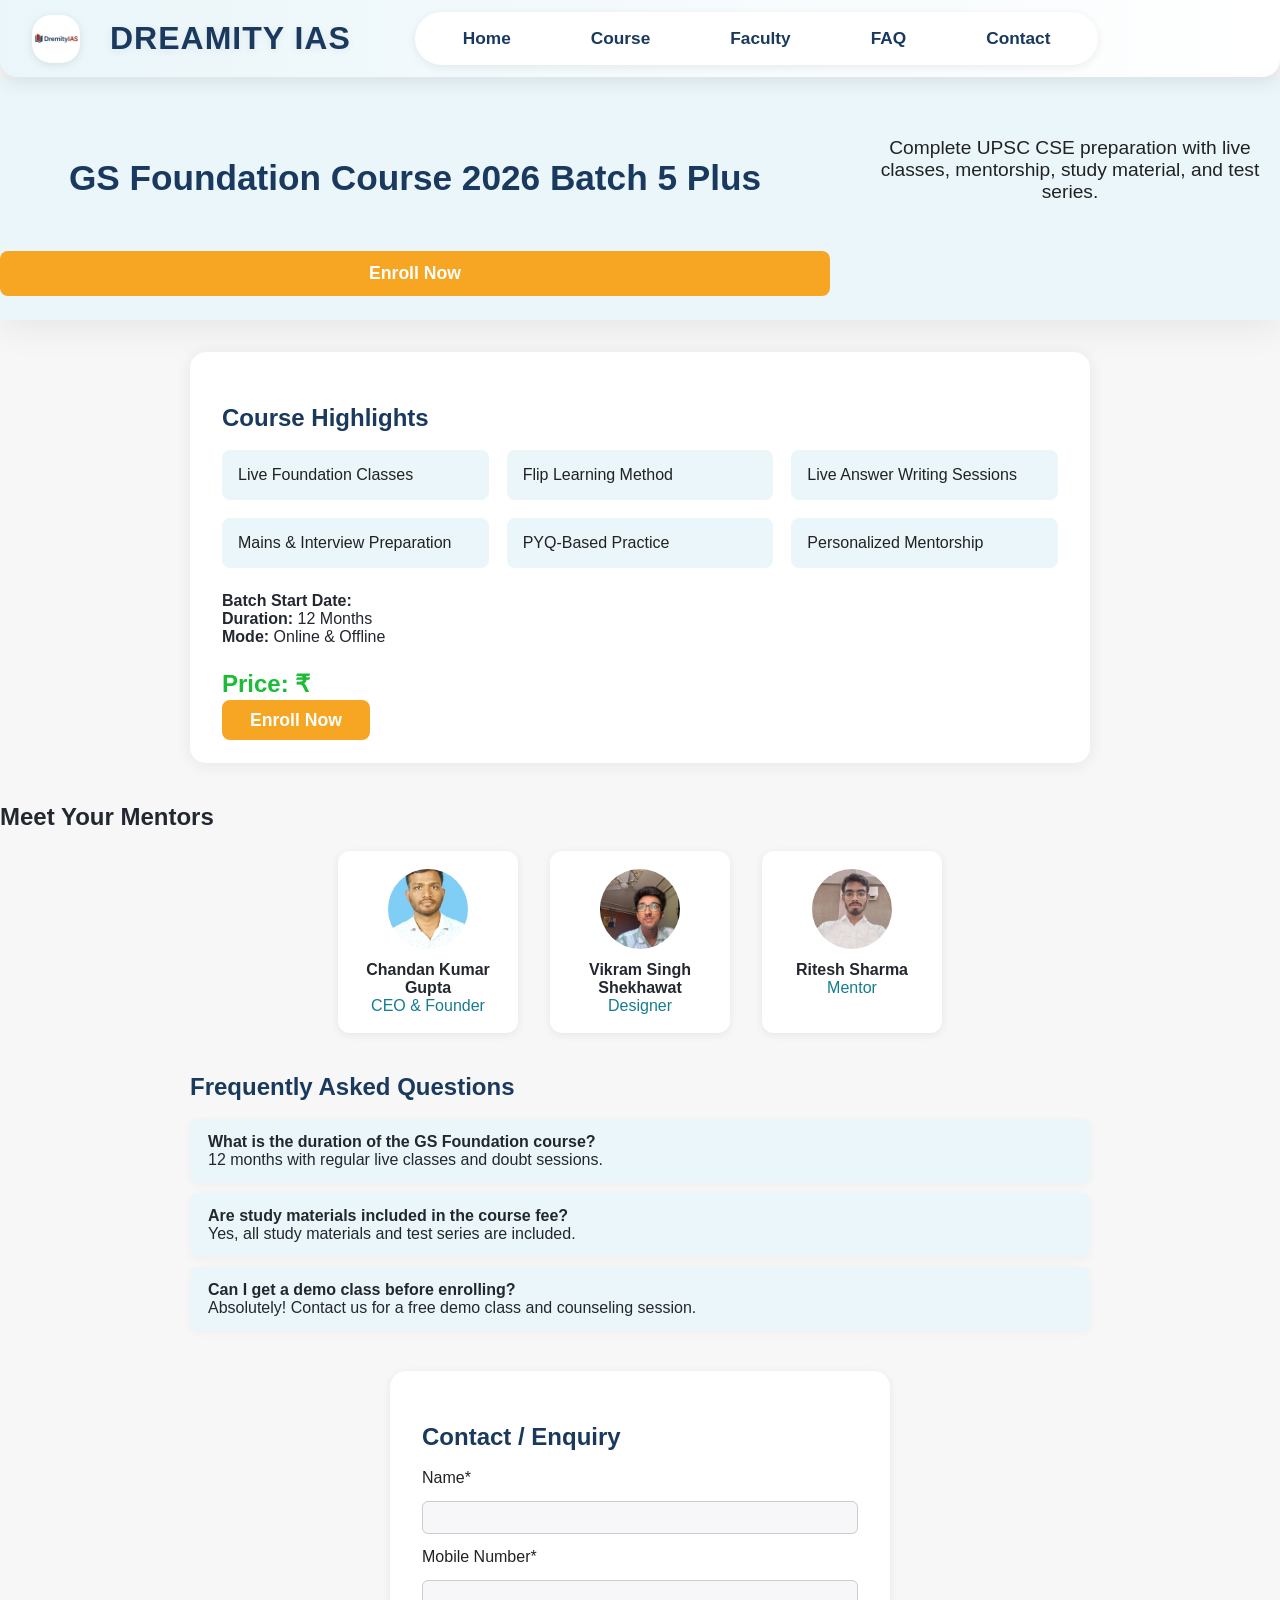
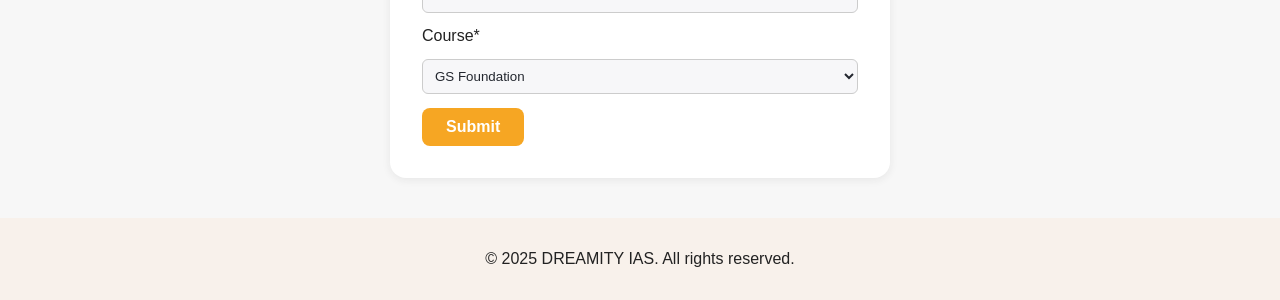
==== gs foundation.html @ 783bafa8 "Add files via upload" ====
<!DOCTYPE html>
<html lang="en">
<head>
  <meta charset="UTF-8">
  <meta name="viewport" content="width=device-width, initial-scale=1.0">
  <title>GS Foundation Course 2026 Batch 5 Plus | DREAMITY IAS</title>
  <link rel="stylesheet" href="style.css">
  <style>
    body { font-family: Arial, sans-serif; background: #f7f7f7; margin: 0; }
    .header {
      background: linear-gradient(90deg, #eaf6fa 0%, #fff 100%);
      box-shadow: 0 4px 18px rgba(44,44,44,0.10);
      padding: 0;
      border-radius: 0 0 18px 18px;
    }
    .header .container {
  display: flex;
  align-items: center;
  justify-content: flex-start;
  gap: 64px;
  padding: 12px 32px;
      min-height: 70px;
    }
    .logo-area {
  display: flex;
  align-items: center;
  gap: 24px;
  
    }
    .logo-img {
      width: 48px;
      height: 48px;
      object-fit: cover;
      margin-right: 6px;
      border-radius: 40%;
      box-shadow: 0 2px 8px rgba(44,44,44,0.10);
      background: #fff;
    }
    .logo {
      font-size: 2rem;
      font-weight: 800;
      color: #1a395e;
      letter-spacing: 1px;
      text-shadow: 0 2px 8px rgba(44,44,44,0.08);
    }
    nav {
  display: flex;
  gap: 48px;
  align-items: center;
  background: #fff;
  border-radius: 32px;
  box-shadow: 0 2px 8px rgba(44,44,44,0.08);
  padding: 8px 32px;
  margin-left: auto;
  justify-content: flex-end;
    }
    nav a {
      color: #1a395e;
      text-decoration: none;
      font-weight: 600;
      font-size: 1.08rem;
      padding: 8px 16px;
      border-radius: 18px;
      transition: background 0.2s, color 0.2s;
    }
    nav a:hover {
      background: #eaf6fa;
      color: #f6a623;
    }
    .hero { background: #eaf6fa; padding: 40px 0 24px 0; text-align: center; }
    .hero h1 { font-size: 2.2rem; color: #1a395e; margin-bottom: 12px; }
    .hero p { font-size: 1.2rem; color: #222; margin-bottom: 18px; }
    .hero .cta-btn { background: #f6a623; color: #fff; padding: 12px 32px; border-radius: 8px; font-size: 1.1rem; font-weight: 700; text-decoration: none; }
    .course-details { max-width: 900px; margin: 32px auto; background: #fff; border-radius: 16px; box-shadow: 0 2px 16px rgba(44,44,44,0.08); padding: 32px; }
    .course-details h2 { color: #1a395e; margin-bottom: 18px; }
    .features { display: flex; flex-wrap: wrap; gap: 18px; margin-bottom: 24px; }
    .feature { background: #eaf6fa; border-radius: 8px; padding: 16px; flex: 1 1 220px; color: #222; font-weight: 500; }
    .batch-info { margin-bottom: 24px; }
    .price { font-size: 1.5rem; color: #1bbd36; font-weight: 700; margin-bottom: 12px; }
    .enroll-btn { background: #f6a623; color: #fff; padding: 10px 28px; border-radius: 8px; font-size: 1.1rem; font-weight: 700; text-decoration: none; }
    .faculty-section { margin: 40px 0; }
    .faculty-list { display: flex; gap: 32px; flex-wrap: wrap; justify-content: center; }
    .faculty-card { background: #fff; border-radius: 12px; box-shadow: 0 2px 8px rgba(44,44,44,0.08); padding: 18px; text-align: center; width: 180px; }
    .faculty-card img { width: 80px; height: 80px; border-radius: 50%; object-fit: cover; margin-bottom: 8px; }
    .faq-section { max-width: 900px; margin: 0 auto 40px auto; }
    .faq-section h2 { color: #1a395e; margin-bottom: 18px; }
    .faq-item { background: #eaf6fa; border-radius: 8px; padding: 14px 18px; margin-bottom: 10px; }
    .contact-section { background: #fff; border-radius: 16px; box-shadow: 0 2px 8px rgba(44,44,44,0.08); max-width: 500px; margin: 0 auto 40px auto; padding: 32px; }
    .contact-section h2 { color: #1a395e; margin-bottom: 18px; }
    .contact-section label { display: block; margin-bottom: 6px; color: #222; }
    .contact-section input, .contact-section select { width: 100%; padding: 8px; margin-bottom: 14px; border-radius: 6px; border: 1px solid #ccc; }
    .contact-section button { background: #f6a623; color: #fff; padding: 10px 24px; border-radius: 8px; font-size: 1rem; font-weight: 700; border: none; cursor: pointer; }
    @media (max-width: 700px) { .features { flex-direction: column; } .faculty-list { flex-direction: column; align-items: center; } .course-details, .faq-section, .contact-section { padding: 16px; } }
  </style>
</head>
<body>
  <header class="header">
    <div class="container">
      <div class="logo-area">
        <img src="fb44c860-c8eb-475b-9d3f-8d34e4be29da.jpg" alt="Logo" class="logo-img" />
        <div class="logo">DREAMITY IAS</div>
      </div>
      <nav style="margin: 0 auto; display: flex; justify-content: right;">
        <a href="dreamitiy.html">Home</a>
        <a href="#course">Course</a>
        <a href="#faculty">Faculty</a>
        <a href="#faq">FAQ</a>
        <a href="#contact">Contact</a>
      </nav>
    </div>
  </header>
  <section class="hero">
    <h1>GS Foundation Course 2026 Batch 5 Plus</h1>
    <p>Complete UPSC CSE preparation with live classes, mentorship, study material, and test series.</p>
    <a class="cta-btn" href="#contact">Enroll Now</a>
  </section>
  <section class="course-details" id="course">
    <h2>Course Highlights</h2>
    <div class="features">
      <div class="feature">Live Foundation Classes</div>
      <div class="feature">Flip Learning Method</div>
      <div class="feature">Live Answer Writing Sessions</div>
      <div class="feature">Mains & Interview Preparation</div>
      <div class="feature">PYQ-Based Practice</div>
      <div class="feature">Personalized Mentorship</div>
    </div>
    <div class="batch-info">
      <strong>Batch Start Date:</strong> <br>
      <strong>Duration:</strong> 12 Months<br>
      <strong>Mode:</strong> Online & Offline
    </div>
    <div class="price">Price: ₹</div>
    <a class="enroll-btn" href="#contact">Enroll Now</a>
  </section>
  <section class="faculty-section" id="faculty">
    <h2>Meet Your Mentors</h2>
    <div class="faculty-list">
      <div class="faculty-card">
        <img src="WhatsApp Image 2025-08-14 at 12.28.35_102c9cbf.jpg" alt="Chandan Kumar Gupta">
        <div style="font-weight:700;">Chandan Kumar Gupta</div>
        <div style="color:#177c91;">CEO & Founder</div>
      </div>
      <div class="faculty-card">
        <img src="vikram singh shekhawat.jpeg" alt="Vikram Singh Shekhawat">
        <div style="font-weight:700;">Vikram Singh Shekhawat</div>
        <div style="color:#177c91;">Designer</div>
      </div>
      <div class="faculty-card">
        <img src="photo_2025-07-31_10-51-18.jpg" alt="Ritesh Sharma">
        <div style="font-weight:700;">Ritesh Sharma</div>
        <div style="color:#177c91;">Mentor</div>
      </div>
    </div>
  </section>
  <section class="faq-section" id="faq">
    <h2>Frequently Asked Questions</h2>
    <div class="faq-item"><strong>What is the duration of the GS Foundation course?</strong><br>12 months with regular live classes and doubt sessions.</div>
    <div class="faq-item"><strong>Are study materials included in the course fee?</strong><br>Yes, all study materials and test series are included.</div>
    <div class="faq-item"><strong>Can I get a demo class before enrolling?</strong><br>Absolutely! Contact us for a free demo class and counseling session.</div>
  </section>
  <section class="contact-section" id="contact">
    <h2>Contact / Enquiry</h2>
    <form>
      <label for="name">Name*</label>
      <input type="text" id="name" name="name" required>
      <label for="mobile">Mobile Number*</label>
      <input type="tel" id="mobile" name="mobile" required pattern="[0-9]{10}">
      <label for="course">Course*</label>
      <select id="course" name="course">
        <option>GS Foundation</option>
        <option>GS Mains</option>
        <option>Optional</option>
      </select>
      <button type="submit">Submit</button>
    </form>
  </section>
  <footer style="background:#f8f1eb;padding:32px 0;text-align:center;color:#222;">
    &copy; 2025 DREAMITY IAS. All rights reserved.
  </footer>
</body>
</html>
---- style.css ----
/* Cool Modern Theme for DREAMITY IAS Website */
:root{
  --accent:#3bb4c1;
  --accent-dark:#2a7a8c;
  --muted:#5a5f73;
  --bg-gradient:linear-gradient(120deg,#e5e6ea 0%,#c7eafd 100%);
  --footer-bg:#23272f;
  --footer-light:#e3e6ed;
  --card-bg:rgba(255,255,255,0.85);
  --body-bg:#e9ecf3;
  --btn-bg:#3bb4c1;
  --btn-hover:#2a7a8c;
  --input-bg:#f7f7f9;
  --input-border:#bfc2c7;
  --glass-blur:blur(8px);
}
*{box-sizing:border-box}
body{font-family:Inter,system-ui,Arial,sans-serif;margin:0;color:#23272f;background:var(--body-bg)}
.topbar{background:var(--accent-dark);color:#ffffff;padding:8px 20px;display:flex;justify-content:space-between;align-items:center}
.topbar .contact{font-weight:600}
header{position:sticky;top:0;z-index:100;display:flex;align-items:center;justify-content:space-between;padding:18px 20px;border-bottom:1px solid var(--footer-light);background:rgba(255,255,255,0.65);box-shadow:0 2px 8px rgba(44,44,44,0.04);transition:box-shadow .3s,background .3s;backdrop-filter:blur(12px)}
.brand{display:flex;align-items:center;gap:12px}
.brand img{width:90px;height:60px;object-fit:contain}
nav ul{list-style:none;display:flex;gap:18px;margin:0;padding:0}
nav a{text-decoration:none;color:var(--muted);font-weight:600;transition:color .2s}
nav a:hover{color:var(--accent)}
.hero{display:grid;grid-template-columns:1fr 420px;gap:30px;padding:40px 20px;align-items:center;background:var(--bg-gradient);color:#23272f;box-shadow:0 8px 32px rgba(44,44,44,0.08)}
.hero-left h1{font-size:38px;margin:0 0 12px;animation:fadeInDown 1s;color:var(--accent-dark)}
.hero-left p{color:var(--muted);margin:0 0 18px;animation:fadeInUp 1.2s}
.cta{display:flex;gap:10px}
.btn{background:var(--btn-bg);color:#fff;padding:12px 18px;border-radius:8px;text-decoration:none;font-weight:700;box-shadow:0 2px 8px rgba(44,44,44,0.12);transition:background .2s,transform .2s}
.btn:hover{background:var(--btn-hover);transform:translateY(-2px)}
.btn-outline{background:#fff;border:2px solid var(--btn-bg);color:var(--btn-bg);padding:10px 16px;border-radius:8px;text-decoration:none;font-weight:700;transition:background .2s,color .2s}
.btn-outline:hover{background:var(--btn-bg);color:#fff}
.hero-right{background:var(--card-bg);backdrop-filter:var(--glass-blur);padding:18px;border-radius:10px;box-shadow:0 6px 18px rgba(44,44,44,0.08);color:#23272f;animation:fadeInRight 1.3s}
.cards{display:flex;gap:12px;flex-wrap:wrap;margin-top:18px}
.card{background:var(--card-bg);backdrop-filter:var(--glass-blur);padding:12px;border-radius:8px;flex:1;min-width:160px;box-shadow:0 4px 12px rgba(44,44,44,0.04);transition:transform .2s}
.card:hover{transform:scale(1.05);background:var(--btn-bg);color:#fff}
.section{padding:36px 20px}
.section h2{margin:0 0 12px;color:var(--accent-dark)}
.courses{display:grid;grid-template-columns:repeat(auto-fit,minmax(220px,1fr));gap:16px}
.course{background:var(--card-bg);backdrop-filter:var(--glass-blur);padding:14px;border-radius:10px;box-shadow:0 6px 18px rgba(44,44,44,0.04);transition:transform .2s}
.course:hover{transform:scale(1.04);background:var(--btn-bg);color:#fff}
/* .faculty-grid{display:grid;grid-template-columns:repeat(auto-fit,minmax(150px,1fr));gap:px}
.faculty{background:var(--card-bg);backdrop-filter:var(--glass-blur);padding:10px;border-radius:8px;text-align:center;box-shadow:0 2px 8px rgba(44,44,44,0.04);transition:transform .2s}
.faculty:hover{transform:scale(1.04);background:var(--btn-bg);color:#fff}
.faculty img{width:100%;height:300px;object-fit:cover;border-radius:6px}
.app{display:flex;gap:20px;align-items:center} */
.faculty-grid {
  display: grid;
  grid-template-columns: repeat(auto-fit, minmax(220px, 1fr));
  gap: 20px;
}

.faculty {
  background: linear-gradient(135deg, #ffffff, #f0f8ff); /* subtle gradient */
  backdrop-filter: var(--glass-blur);
  padding: 16px;
  border-radius: 14px;
  text-align: center;
  box-shadow: 0 4px 14px rgba(0,0,0,0.08);
  transition: transform .3s, box-shadow .3s;
}

.faculty:hover {
  transform: translateY(-6px);
  box-shadow: 0 6px 20px rgba(0,0,0,0.15);
  background: linear-gradient(135deg, var(--btn-bg), var(--accent-dark));
  color: #fff;
}

.faculty img {
  width: 100%;
  height: 400px;   /* ✅ uniform size */
  object-fit: cover;
  border-radius: 10px;
  margin-bottom: 10px;
  transition: transform .3s;
}

.faculty:hover img {
  transform: scale(1.05);
}
.faculty div {
  transition: color .3s;
}
.faculty:hover div {
  color: #fff;
}

/* Login/Signup Card Glassmorphism & Button Hover */
.card-form {
  background: rgba(255,255,255,0.7);
  backdrop-filter: blur(14px);
  box-shadow: 0 8px 32px rgba(44,44,44,0.12);
  border-radius: 18px;
  transition: box-shadow .3s, background .3s;
}
.card-form:hover {
  background: rgba(255,255,255,0.85);
  box-shadow: 0 12px 36px rgba(44,44,44,0.18);
}
.card-form input, .card-form button {
  transition: box-shadow .2s, border .2s, background .2s;
}
.card-form input:focus {
  box-shadow: 0 0 0 2px var(--accent);
}
.card-form button {
  background: var(--btn-bg);
  color: #fff;
  border: none;
  border-radius: 8px;
  padding: 12px 18px;
  font-weight: 700;
  box-shadow: 0 2px 8px rgba(44,44,44,0.10);
  cursor: pointer;
  transition: background .2s, transform .2s, box-shadow .2s;
}
.card-form button:hover {
  background: var(--btn-hover);
  transform: translateY(-2px) scale(1.04);
  box-shadow: 0 4px 16px rgba(44,44,44,0.18);
}
form.card-form{background:var(--card-bg);backdrop-filter:var(--glass-blur);padding:18px;border-radius:10px;max-width:420px;box-shadow:0 2px 8px rgba(44,44,44,0.04)}
input,select{width:100%;padding:10px;margin:8px 0;border:1px solid var(--input-border);border-radius:8px;transition:border .2s;background:var(--input-bg);color:#23272f}
input:focus,select:focus{border:1.5px solid var(--accent);outline:none}
.error{color:#e53935;font-size:13px;margin-top:-6px;margin-bottom:8px;display:none}
.socials{display:flex;gap:12px;margin-top:10px}
.socials a{display:inline-block;width:32px;height:32px;border-radius:50%;background:#fff;box-shadow:0 2px 8px rgba(44,44,44,0.08);display:flex;align-items:center;justify-content:center;transition:background .2s}
.socials a:hover{background:var(--accent)}
.faq{margin-top:24px}
.faq-item{background:var(--card-bg);backdrop-filter:var(--glass-blur);border-radius:8px;box-shadow:0 2px 8px rgba(44,44,44,0.04);margin-bottom:10px;padding:14px;cursor:pointer;transition:background .2s}
.faq-item.open{background:var(--input-bg)}
.faq-q{font-weight:700;color:var(--accent-dark)}
.faq-a{display:none;margin-top:8px;color:var(--muted)}
.faq-item.open .faq-a{display:block}
.testimonials{display:grid;grid-template-columns:repeat(auto-fit,minmax(260px,1fr));gap:18px;margin-top:18px}
.testimonial{background:var(--card-bg);backdrop-filter:var(--glass-blur);padding:16px;border-radius:10px;box-shadow:0 2px 8px rgba(44,44,44,0.08);font-style:italic;position:relative}
.testimonial:before{content:'\201C';font-size:38px;color:var(--accent);position:absolute;top:8px;left:12px;opacity:.2}
.testimonial .author{margin-top:12px;font-weight:700;color:var(--accent-dark)}
.scroll-top{position:fixed;bottom:32px;right:32px;background:var(--accent-dark);color:#fff;border:none;border-radius:50%;width:44px;height:44px;display:flex;align-items:center;justify-content:center;box-shadow:0 2px 8px rgba(44,44,44,0.18);font-size:22px;cursor:pointer;z-index:999;opacity:0;pointer-events:none;transition:opacity .3s}
.scroll-top.show{opacity:1;pointer-events:auto}
footer{background:var(--footer-bg);color:#fff;padding:20px}
@media (max-width:880px){.hero{grid-template-columns:1fr;}.brand img{width:70px}.app{flex-direction:column}.courses{grid-template-columns:1fr}.testimonials{grid-template-columns:1fr}.faculty-grid{grid-template-columns:1fr}}
@keyframes fadeInDown{from{opacity:0;transform:translateY(-30px)}to{opacity:1;transform:none}}
@keyframes fadeInUp{from{opacity:0;transform:translateY(30px)}to{opacity:1;transform:none}}
@keyframes fadeInRight{from{opacity:0;transform:translateX(40px)}to{opacity:1;transform:none}}
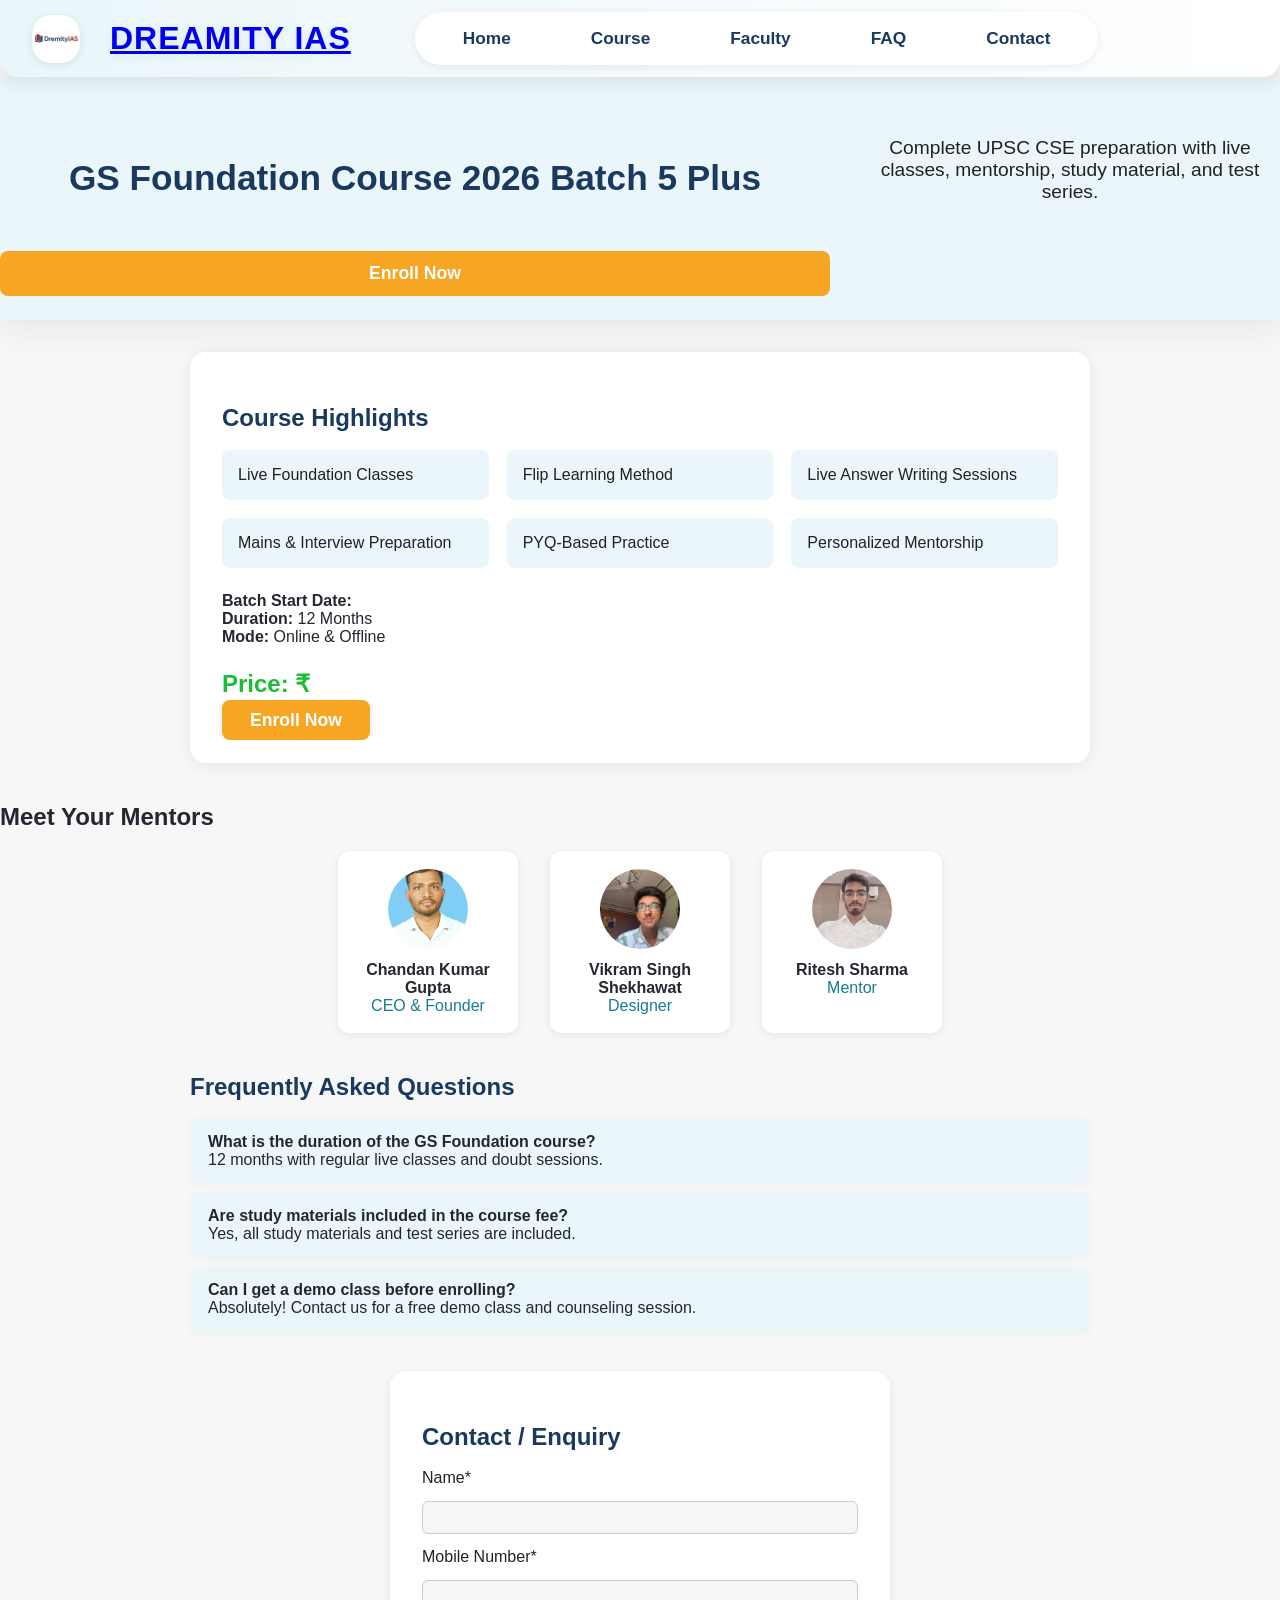
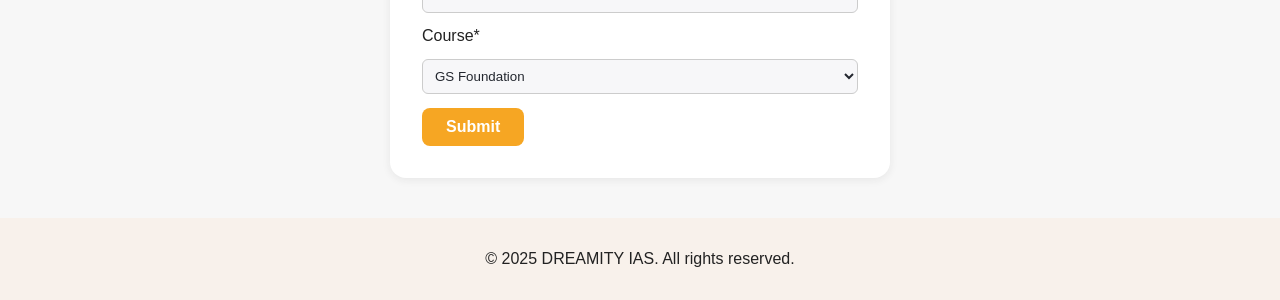
==== commit 515ac34a: "Update gs foundation.html" ====
--- a/gs foundation.html
+++ b/gs foundation.html
@@ -98,10 +98,12 @@
     <div class="container">
       <div class="logo-area">
         <img src="fb44c860-c8eb-475b-9d3f-8d34e4be29da.jpg" alt="Logo" class="logo-img" />
-        <div class="logo">DREAMITY IAS</div>
+        <div class="logo">
+          <a href="index.html">DREAMITY IAS</a>
+        </div>
       </div>
       <nav style="margin: 0 auto; display: flex; justify-content: right;">
-        <a href="dreamitiy.html">Home</a>
+        <a href="index.html">Home</a>
         <a href="#course">Course</a>
         <a href="#faculty">Faculty</a>
         <a href="#faq">FAQ</a>
@@ -179,3 +181,5 @@
   </footer>
 </body>
 </html>
+
+
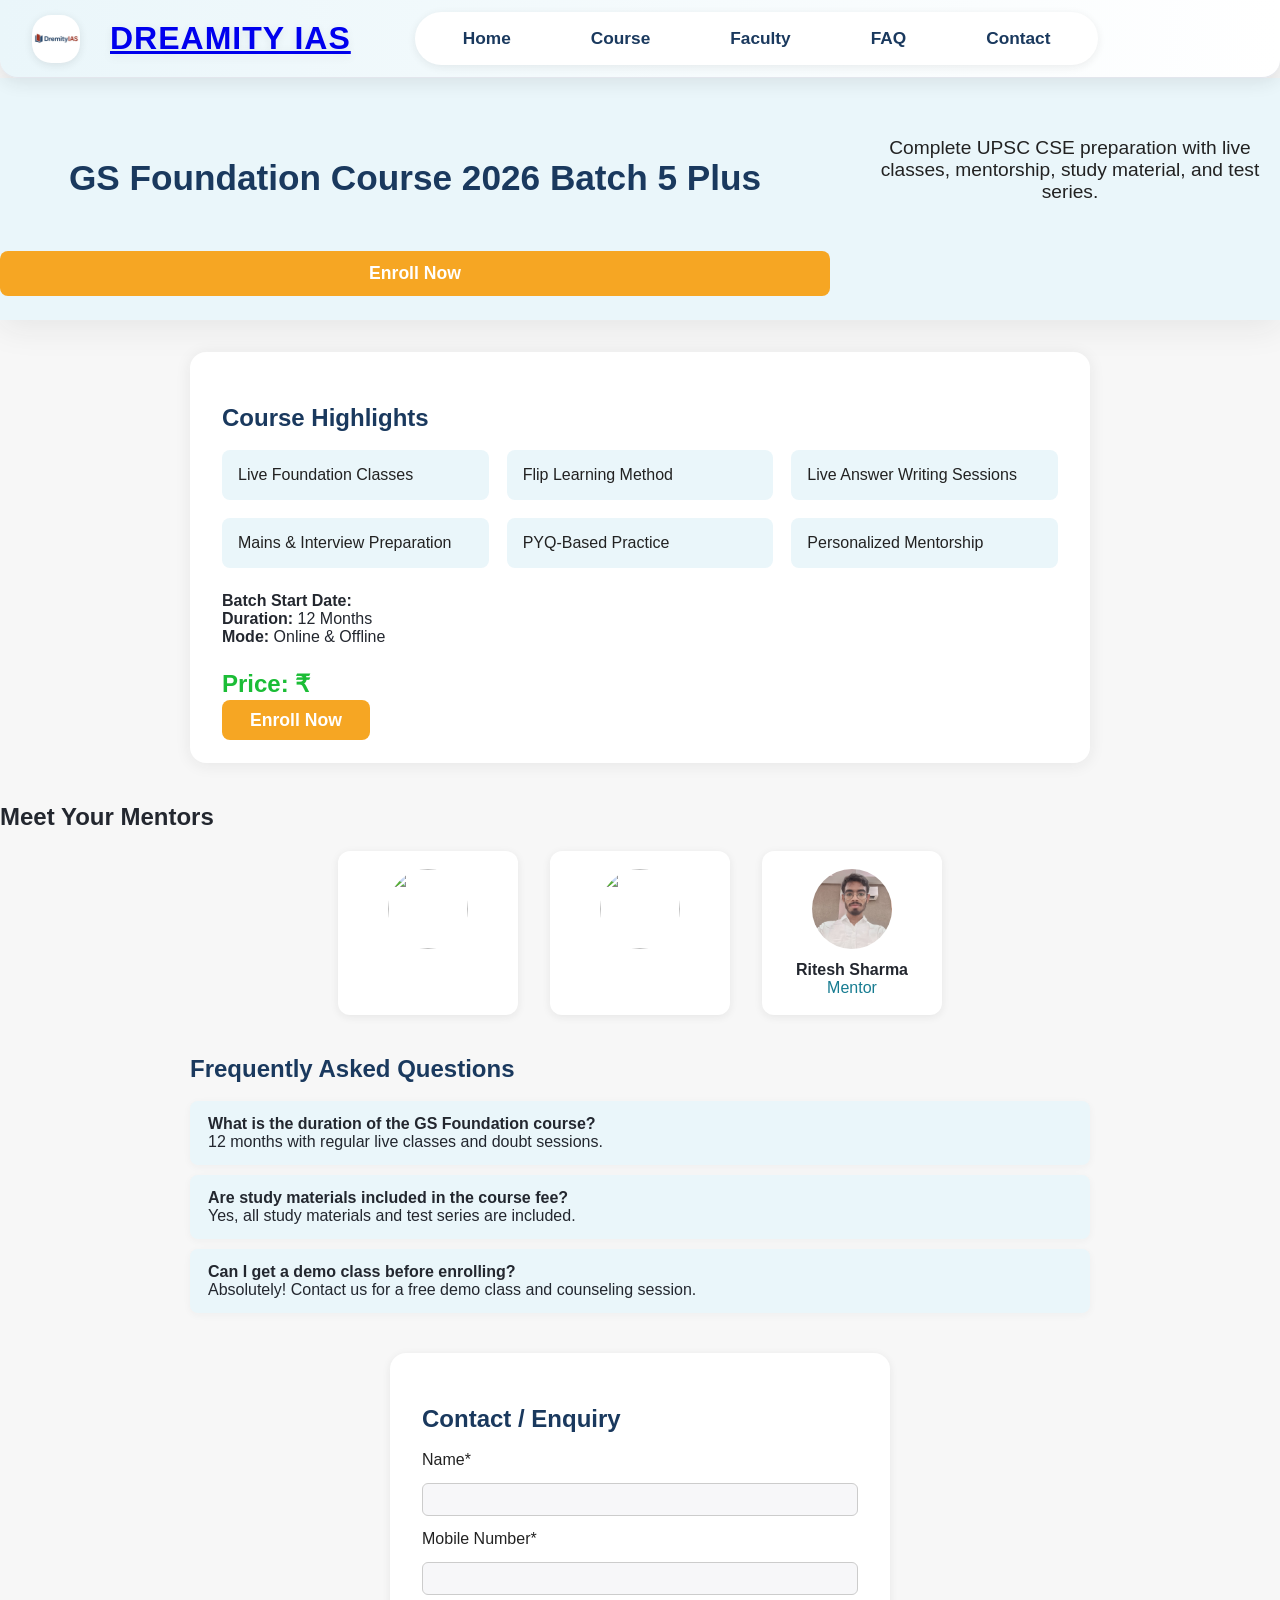
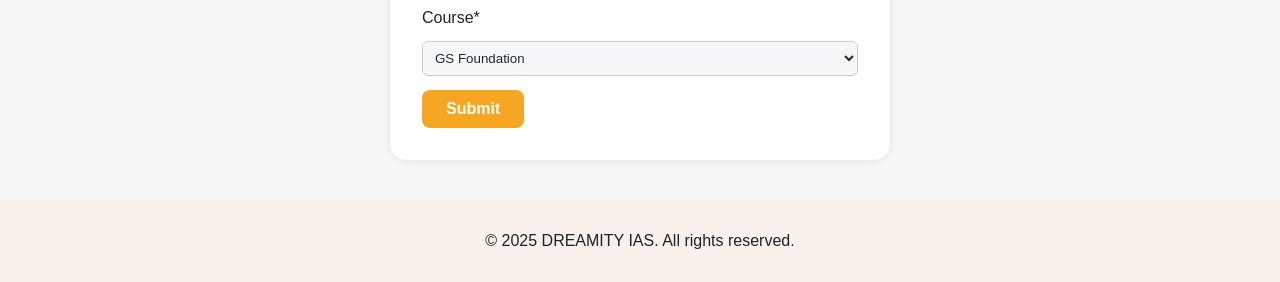
==== commit 7bc12d90: "Fix HTML encoding issues in gs foundation.html" ====
--- a/gs foundation.html
+++ b/gs foundation.html
@@ -138,14 +138,14 @@
     <h2>Meet Your Mentors</h2>
     <div class="faculty-list">
       <div class="faculty-card">
-        <img src="WhatsApp Image 2025-08-14 at 12.28.35_102c9cbf.jpg" alt="Chandan Kumar Gupta">
-        <div style="font-weight:700;">Chandan Kumar Gupta</div>
-        <div style="color:#177c91;">CEO & Founder</div>
+        <img src="" alt="">
+        <div style="font-weight:700;"></div>
+        <div style="color:#177c91;"></div>
       </div>
       <div class="faculty-card">
-        <img src="vikram singh shekhawat.jpeg" alt="Vikram Singh Shekhawat">
-        <div style="font-weight:700;">Vikram Singh Shekhawat</div>
-        <div style="color:#177c91;">Designer</div>
+        <img src="" alt="">
+        <div style="font-weight:700;"></div>
+        <div style="color:#177c91;"></div>
       </div>
       <div class="faculty-card">
         <img src="photo_2025-07-31_10-51-18.jpg" alt="Ritesh Sharma">
@@ -183,3 +183,4 @@
 </html>
 
 
+
